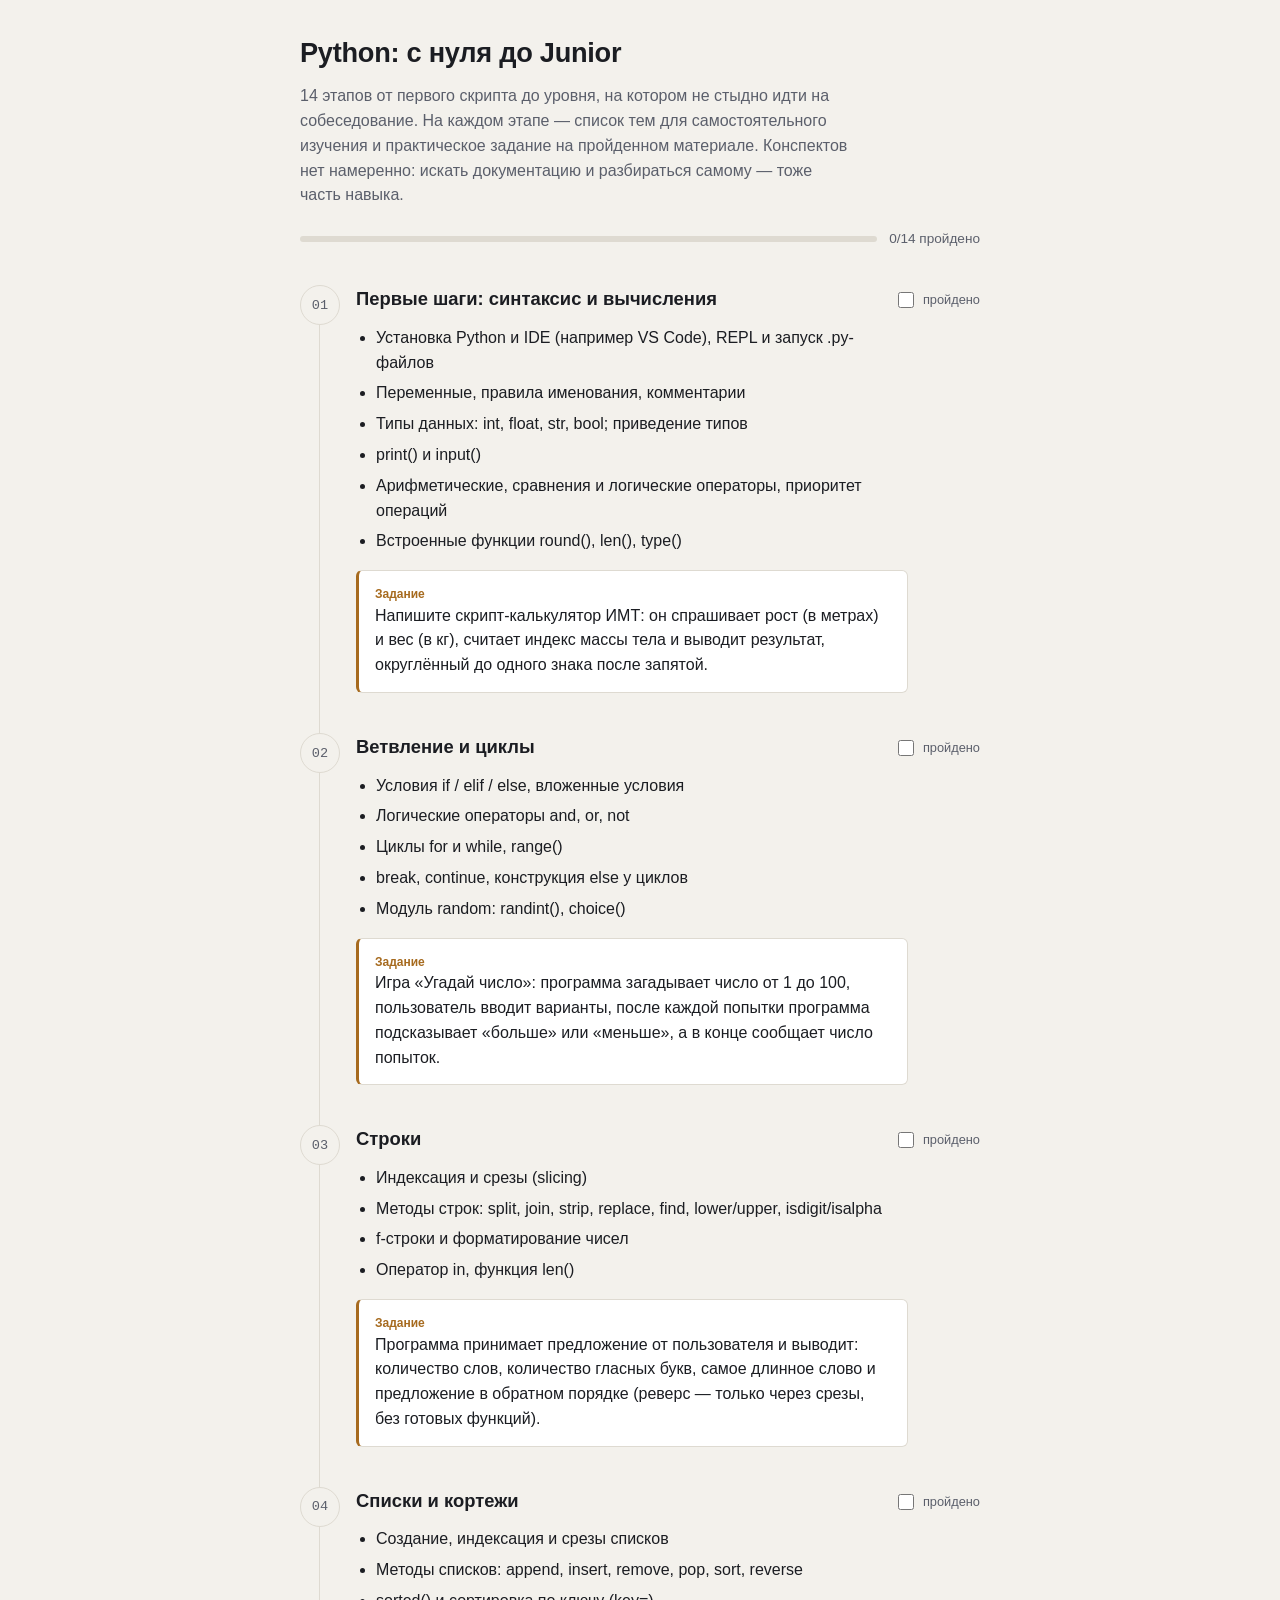
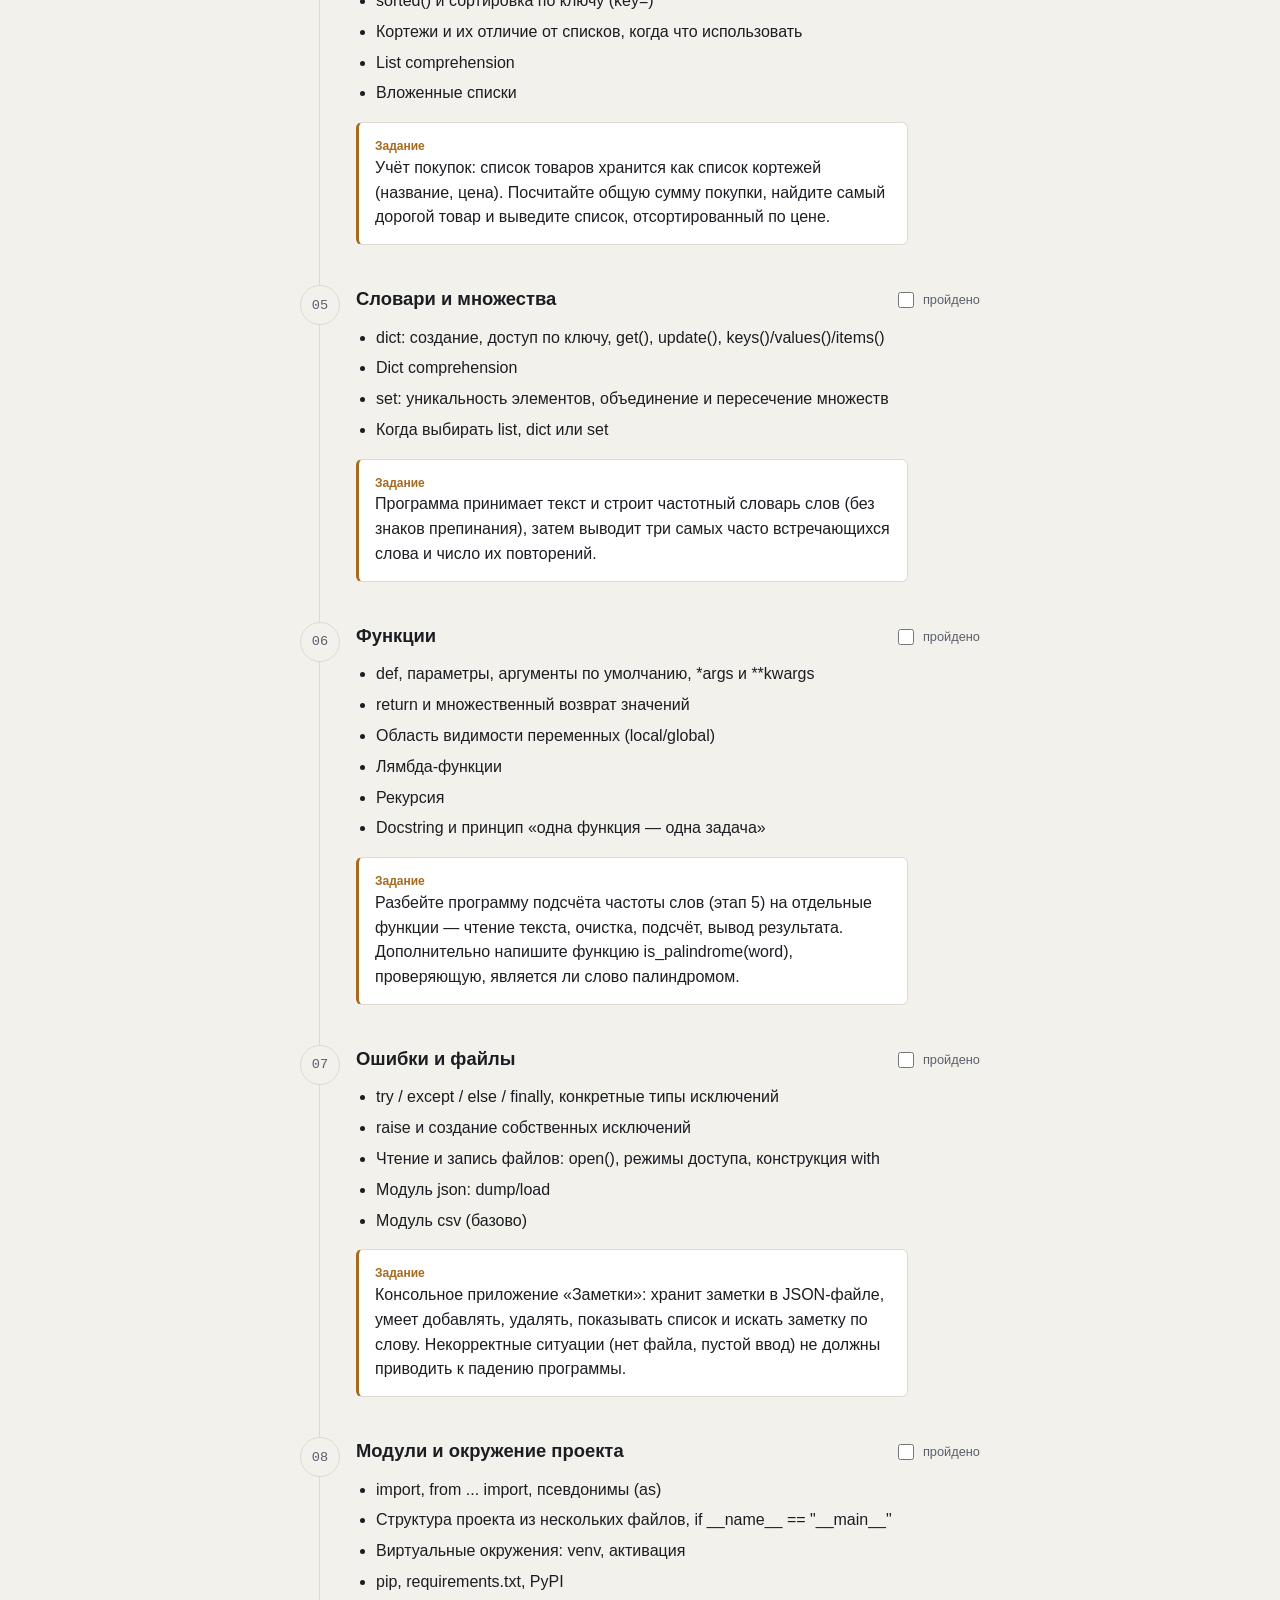
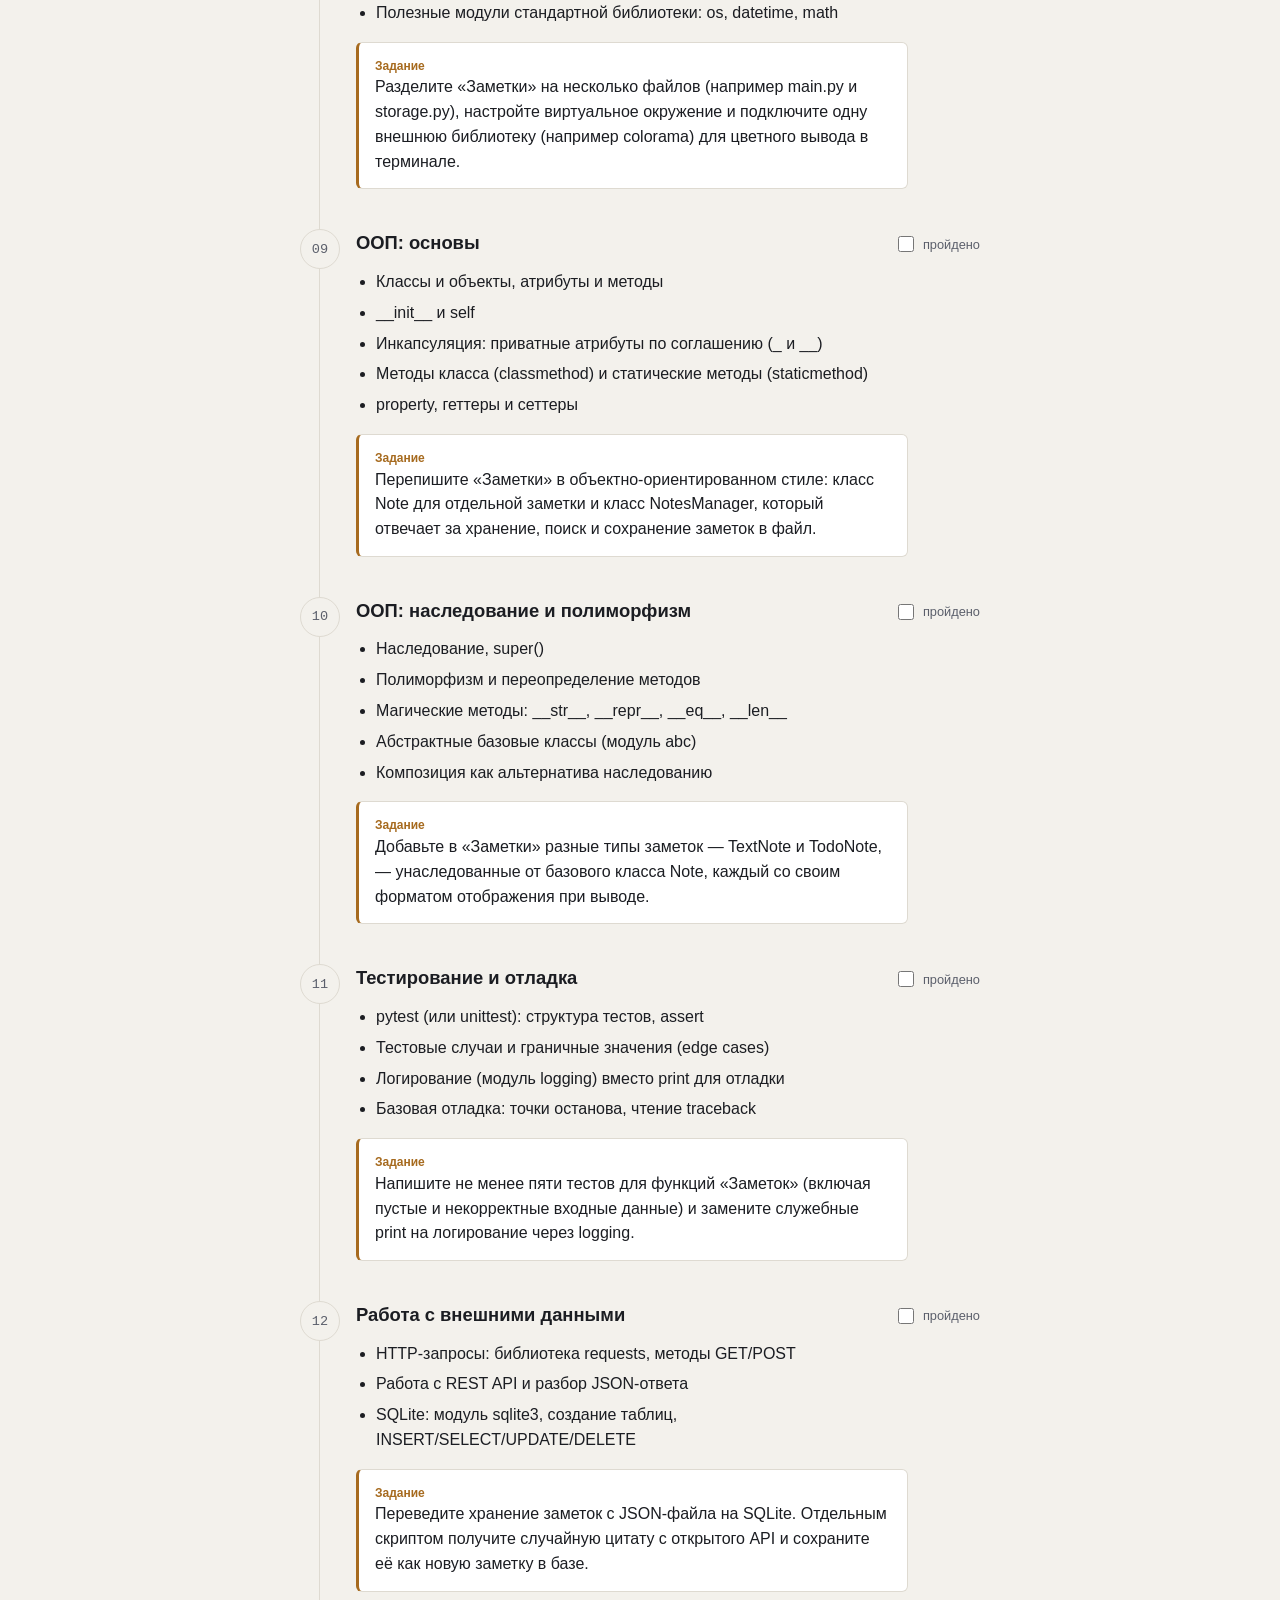
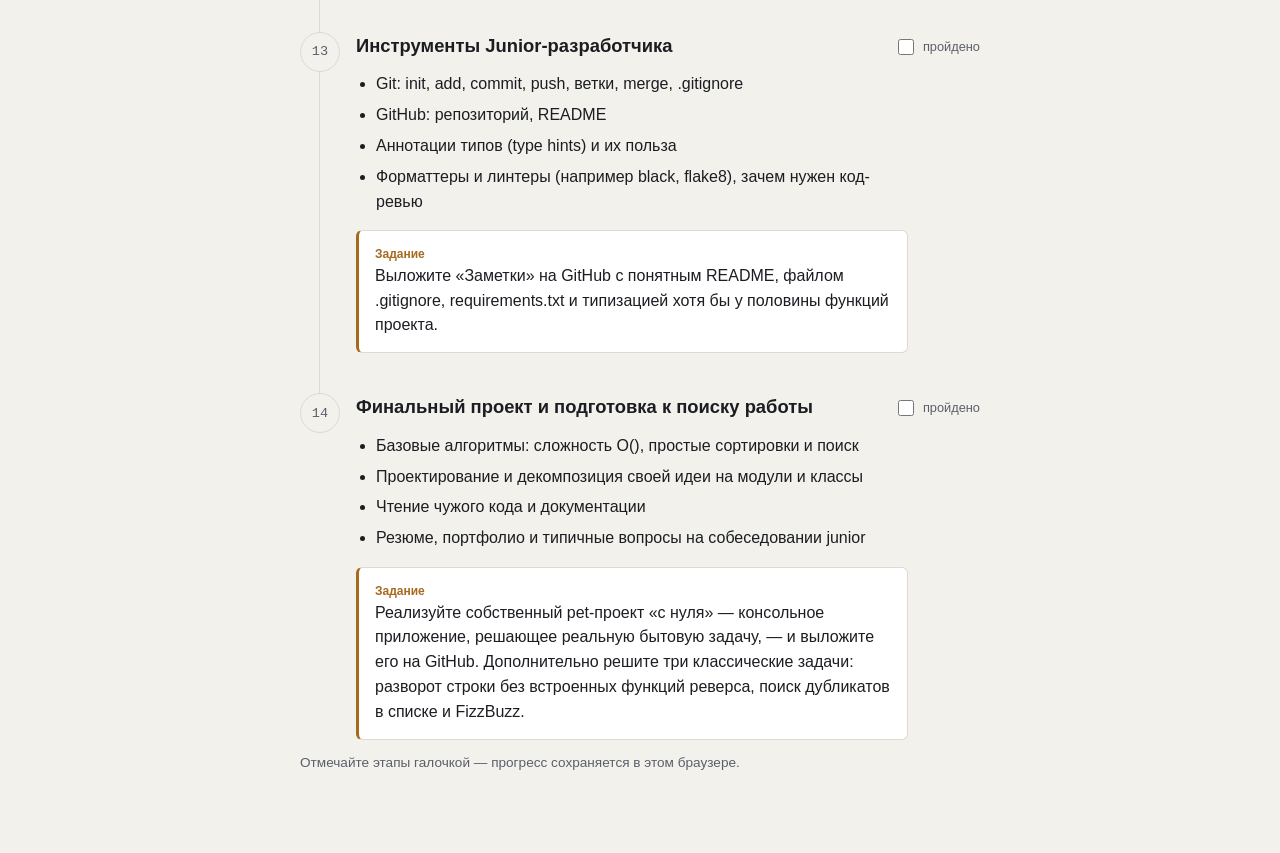
==== index.html @ 487e7308 "name change" ====
<!DOCTYPE html>
<html lang="ru">
<head>
<meta charset="UTF-8">
<meta name="viewport" content="width=device-width, initial-scale=1, viewport-fit=cover">
<title>Python Z2J</title>
<style>
:root{
  --bg:#F3F1EC;--surface:#FFFFFF;--fg:#1B1D22;--muted:#5B5F6B;--border:#DEDAD1;
  --accent:#1F6F5C;--accent2:#A66A1E;
}
@media (prefers-color-scheme: dark){
  :root:not([data-theme="light"]){
    --bg:#14171C;--surface:#1B1F26;--fg:#E7E5DF;--muted:#9AA0AC;--border:#2B2F38;
    --accent:#4FBDA1;--accent2:#E3B341;
  }
}
:root[data-theme="dark"]{
  --bg:#14171C;--surface:#1B1F26;--fg:#E7E5DF;--muted:#9AA0AC;--border:#2B2F38;
  --accent:#4FBDA1;--accent2:#E3B341;
}
*{box-sizing:border-box}
html{scroll-padding-top:env(safe-area-inset-top,0px)}
:focus-visible{outline:2px solid var(--accent);outline-offset:2px}
body{
  margin:0;background:var(--bg);color:var(--fg);
  font-family:-apple-system,BlinkMacSystemFont,"Segoe UI",Roboto,Helvetica,Arial,sans-serif;
  line-height:1.55;
  padding-top:env(safe-area-inset-top,0px);
  padding-bottom:env(safe-area-inset-bottom,0px);
}
.wrap{max-width:720px;margin:0 auto;padding:32px 20px 80px}
header{margin-bottom:36px}
h1{font-size:1.7rem;font-weight:700;margin:0 0 10px;letter-spacing:-.01em}
.lede{color:var(--muted);margin:0 0 20px;max-width:62ch}
.progress-row{display:flex;align-items:center;gap:12px}
.progress-track{flex:1;height:6px;background:var(--border);border-radius:99px;overflow:hidden}
.progress-fill{height:100%;background:var(--accent);width:0%;transition:width .3s ease}
@media (prefers-reduced-motion: reduce){.progress-fill{transition:none}}
.progress-label{font-size:.85rem;color:var(--muted);white-space:nowrap}
.stage{position:relative;padding-left:56px;padding-bottom:40px}
.stage:last-child{padding-bottom:0}
.stage::before{content:"";position:absolute;left:19px;top:40px;bottom:-4px;width:1px;background:var(--border)}
.stage:last-child::before{display:none}
.stage.done::before{background:var(--accent)}
.num{
  position:absolute;left:0;top:0;width:40px;height:40px;border-radius:50%;
  border:1px solid var(--border);display:flex;align-items:center;justify-content:center;
  font-family:ui-monospace,"SF Mono","Cascadia Code",Menlo,Consolas,monospace;
  font-size:.85rem;color:var(--muted);background:var(--bg);
}
.stage.done .num{border-color:var(--accent);color:var(--accent)}
.stage-head{display:flex;justify-content:space-between;align-items:flex-start;gap:12px;margin-bottom:12px}
h2{font-size:1.15rem;margin:0;font-weight:600}
.check-label{display:flex;align-items:center;gap:6px;font-size:.8rem;color:var(--muted);cursor:pointer;white-space:nowrap;padding-top:4px}
.check-label input{width:16px;height:16px;accent-color:var(--accent);cursor:pointer}
.study{margin:0 0 16px;padding-left:20px;max-width:62ch}
.study li{margin-bottom:6px}
.task{background:var(--surface);border:1px solid var(--border);border-left:3px solid var(--accent2);border-radius:6px;padding:14px 16px;max-width:62ch}
.task-label{font-size:.75rem;color:var(--accent2);font-weight:600;margin:0 0 6px}
.task p{margin:0}
footer{margin-top:12px;color:var(--muted);font-size:.85rem;max-width:62ch}
@media (max-width:480px){
  .wrap{padding:24px 16px 60px}
  .stage{padding-left:48px}
  .num{width:34px;height:34px;font-size:.75rem}
  .stage::before{left:16px}
  .stage-head{flex-direction:column;gap:6px}
}
</style>
</head>
<body>
<div class="wrap">

<header>
<h1>Python: с нуля до Junior</h1>
<p class="lede">14 этапов от первого скрипта до уровня, на котором не стыдно идти на собеседование. На каждом этапе — список тем для самостоятельного изучения и практическое задание на пройденном материале. Конспектов нет намеренно: искать документацию и разбираться самому — тоже часть навыка.</p>
<div class="progress-row">
<div class="progress-track"><div class="progress-fill" id="fill"></div></div>
<span class="progress-label"><span id="count">0</span>/14 пройдено</span>
</div>
</header>

<main id="stages">

<article class="stage" id="stage-1">
<div class="num">01</div>
<div class="stage-head">
<h2>Первые шаги: синтаксис и вычисления</h2>
<label class="check-label"><input type="checkbox" data-stage="1"> пройдено</label>
</div>
<ul class="study">
<li>Установка Python и IDE (например VS Code), REPL и запуск .py-файлов</li>
<li>Переменные, правила именования, комментарии</li>
<li>Типы данных: int, float, str, bool; приведение типов</li>
<li>print() и input()</li>
<li>Арифметические, сравнения и логические операторы, приоритет операций</li>
<li>Встроенные функции round(), len(), type()</li>
</ul>
<div class="task"><p class="task-label">Задание</p>
<p>Напишите скрипт-калькулятор ИМТ: он спрашивает рост (в метрах) и вес (в кг), считает индекс массы тела и выводит результат, округлённый до одного знака после запятой.</p></div>
</article>

<article class="stage" id="stage-2">
<div class="num">02</div>
<div class="stage-head">
<h2>Ветвление и циклы</h2>
<label class="check-label"><input type="checkbox" data-stage="2"> пройдено</label>
</div>
<ul class="study">
<li>Условия if / elif / else, вложенные условия</li>
<li>Логические операторы and, or, not</li>
<li>Циклы for и while, range()</li>
<li>break, continue, конструкция else у циклов</li>
<li>Модуль random: randint(), choice()</li>
</ul>
<div class="task"><p class="task-label">Задание</p>
<p>Игра «Угадай число»: программа загадывает число от 1 до 100, пользователь вводит варианты, после каждой попытки программа подсказывает «больше» или «меньше», а в конце сообщает число попыток.</p></div>
</article>

<article class="stage" id="stage-3">
<div class="num">03</div>
<div class="stage-head">
<h2>Строки</h2>
<label class="check-label"><input type="checkbox" data-stage="3"> пройдено</label>
</div>
<ul class="study">
<li>Индексация и срезы (slicing)</li>
<li>Методы строк: split, join, strip, replace, find, lower/upper, isdigit/isalpha</li>
<li>f-строки и форматирование чисел</li>
<li>Оператор in, функция len()</li>
</ul>
<div class="task"><p class="task-label">Задание</p>
<p>Программа принимает предложение от пользователя и выводит: количество слов, количество гласных букв, самое длинное слово и предложение в обратном порядке (реверс — только через срезы, без готовых функций).</p></div>
</article>

<article class="stage" id="stage-4">
<div class="num">04</div>
<div class="stage-head">
<h2>Списки и кортежи</h2>
<label class="check-label"><input type="checkbox" data-stage="4"> пройдено</label>
</div>
<ul class="study">
<li>Создание, индексация и срезы списков</li>
<li>Методы списков: append, insert, remove, pop, sort, reverse</li>
<li>sorted() и сортировка по ключу (key=)</li>
<li>Кортежи и их отличие от списков, когда что использовать</li>
<li>List comprehension</li>
<li>Вложенные списки</li>
</ul>
<div class="task"><p class="task-label">Задание</p>
<p>Учёт покупок: список товаров хранится как список кортежей (название, цена). Посчитайте общую сумму покупки, найдите самый дорогой товар и выведите список, отсортированный по цене.</p></div>
</article>

<article class="stage" id="stage-5">
<div class="num">05</div>
<div class="stage-head">
<h2>Словари и множества</h2>
<label class="check-label"><input type="checkbox" data-stage="5"> пройдено</label>
</div>
<ul class="study">
<li>dict: создание, доступ по ключу, get(), update(), keys()/values()/items()</li>
<li>Dict comprehension</li>
<li>set: уникальность элементов, объединение и пересечение множеств</li>
<li>Когда выбирать list, dict или set</li>
</ul>
<div class="task"><p class="task-label">Задание</p>
<p>Программа принимает текст и строит частотный словарь слов (без знаков препинания), затем выводит три самых часто встречающихся слова и число их повторений.</p></div>
</article>

<article class="stage" id="stage-6">
<div class="num">06</div>
<div class="stage-head">
<h2>Функции</h2>
<label class="check-label"><input type="checkbox" data-stage="6"> пройдено</label>
</div>
<ul class="study">
<li>def, параметры, аргументы по умолчанию, *args и **kwargs</li>
<li>return и множественный возврат значений</li>
<li>Область видимости переменных (local/global)</li>
<li>Лямбда-функции</li>
<li>Рекурсия</li>
<li>Docstring и принцип «одна функция — одна задача»</li>
</ul>
<div class="task"><p class="task-label">Задание</p>
<p>Разбейте программу подсчёта частоты слов (этап 5) на отдельные функции — чтение текста, очистка, подсчёт, вывод результата. Дополнительно напишите функцию is_palindrome(word), проверяющую, является ли слово палиндромом.</p></div>
</article>

<article class="stage" id="stage-7">
<div class="num">07</div>
<div class="stage-head">
<h2>Ошибки и файлы</h2>
<label class="check-label"><input type="checkbox" data-stage="7"> пройдено</label>
</div>
<ul class="study">
<li>try / except / else / finally, конкретные типы исключений</li>
<li>raise и создание собственных исключений</li>
<li>Чтение и запись файлов: open(), режимы доступа, конструкция with</li>
<li>Модуль json: dump/load</li>
<li>Модуль csv (базово)</li>
</ul>
<div class="task"><p class="task-label">Задание</p>
<p>Консольное приложение «Заметки»: хранит заметки в JSON-файле, умеет добавлять, удалять, показывать список и искать заметку по слову. Некорректные ситуации (нет файла, пустой ввод) не должны приводить к падению программы.</p></div>
</article>

<article class="stage" id="stage-8">
<div class="num">08</div>
<div class="stage-head">
<h2>Модули и окружение проекта</h2>
<label class="check-label"><input type="checkbox" data-stage="8"> пройдено</label>
</div>
<ul class="study">
<li>import, from ... import, псевдонимы (as)</li>
<li>Структура проекта из нескольких файлов, if __name__ == "__main__"</li>
<li>Виртуальные окружения: venv, активация</li>
<li>pip, requirements.txt, PyPI</li>
<li>Полезные модули стандартной библиотеки: os, datetime, math</li>
</ul>
<div class="task"><p class="task-label">Задание</p>
<p>Разделите «Заметки» на несколько файлов (например main.py и storage.py), настройте виртуальное окружение и подключите одну внешнюю библиотеку (например colorama) для цветного вывода в терминале.</p></div>
</article>

<article class="stage" id="stage-9">
<div class="num">09</div>
<div class="stage-head">
<h2>ООП: основы</h2>
<label class="check-label"><input type="checkbox" data-stage="9"> пройдено</label>
</div>
<ul class="study">
<li>Классы и объекты, атрибуты и методы</li>
<li>__init__ и self</li>
<li>Инкапсуляция: приватные атрибуты по соглашению (_ и __)</li>
<li>Методы класса (classmethod) и статические методы (staticmethod)</li>
<li>property, геттеры и сеттеры</li>
</ul>
<div class="task"><p class="task-label">Задание</p>
<p>Перепишите «Заметки» в объектно-ориентированном стиле: класс Note для отдельной заметки и класс NotesManager, который отвечает за хранение, поиск и сохранение заметок в файл.</p></div>
</article>

<article class="stage" id="stage-10">
<div class="num">10</div>
<div class="stage-head">
<h2>ООП: наследование и полиморфизм</h2>
<label class="check-label"><input type="checkbox" data-stage="10"> пройдено</label>
</div>
<ul class="study">
<li>Наследование, super()</li>
<li>Полиморфизм и переопределение методов</li>
<li>Магические методы: __str__, __repr__, __eq__, __len__</li>
<li>Абстрактные базовые классы (модуль abc)</li>
<li>Композиция как альтернатива наследованию</li>
</ul>
<div class="task"><p class="task-label">Задание</p>
<p>Добавьте в «Заметки» разные типы заметок — TextNote и TodoNote, — унаследованные от базового класса Note, каждый со своим форматом отображения при выводе.</p></div>
</article>

<article class="stage" id="stage-11">
<div class="num">11</div>
<div class="stage-head">
<h2>Тестирование и отладка</h2>
<label class="check-label"><input type="checkbox" data-stage="11"> пройдено</label>
</div>
<ul class="study">
<li>pytest (или unittest): структура тестов, assert</li>
<li>Тестовые случаи и граничные значения (edge cases)</li>
<li>Логирование (модуль logging) вместо print для отладки</li>
<li>Базовая отладка: точки останова, чтение traceback</li>
</ul>
<div class="task"><p class="task-label">Задание</p>
<p>Напишите не менее пяти тестов для функций «Заметок» (включая пустые и некорректные входные данные) и замените служебные print на логирование через logging.</p></div>
</article>

<article class="stage" id="stage-12">
<div class="num">12</div>
<div class="stage-head">
<h2>Работа с внешними данными</h2>
<label class="check-label"><input type="checkbox" data-stage="12"> пройдено</label>
</div>
<ul class="study">
<li>HTTP-запросы: библиотека requests, методы GET/POST</li>
<li>Работа с REST API и разбор JSON-ответа</li>
<li>SQLite: модуль sqlite3, создание таблиц, INSERT/SELECT/UPDATE/DELETE</li>
</ul>
<div class="task"><p class="task-label">Задание</p>
<p>Переведите хранение заметок с JSON-файла на SQLite. Отдельным скриптом получите случайную цитату с открытого API и сохраните её как новую заметку в базе.</p></div>
</article>

<article class="stage" id="stage-13">
<div class="num">13</div>
<div class="stage-head">
<h2>Инструменты Junior-разработчика</h2>
<label class="check-label"><input type="checkbox" data-stage="13"> пройдено</label>
</div>
<ul class="study">
<li>Git: init, add, commit, push, ветки, merge, .gitignore</li>
<li>GitHub: репозиторий, README</li>
<li>Аннотации типов (type hints) и их польза</li>
<li>Форматтеры и линтеры (например black, flake8), зачем нужен код-ревью</li>
</ul>
<div class="task"><p class="task-label">Задание</p>
<p>Выложите «Заметки» на GitHub с понятным README, файлом .gitignore, requirements.txt и типизацией хотя бы у половины функций проекта.</p></div>
</article>

<article class="stage" id="stage-14">
<div class="num">14</div>
<div class="stage-head">
<h2>Финальный проект и подготовка к поиску работы</h2>
<label class="check-label"><input type="checkbox" data-stage="14"> пройдено</label>
</div>
<ul class="study">
<li>Базовые алгоритмы: сложность O(), простые сортировки и поиск</li>
<li>Проектирование и декомпозиция своей идеи на модули и классы</li>
<li>Чтение чужого кода и документации</li>
<li>Резюме, портфолио и типичные вопросы на собеседовании junior</li>
</ul>
<div class="task"><p class="task-label">Задание</p>
<p>Реализуйте собственный pet-проект «с нуля» — консольное приложение, решающее реальную бытовую задачу, — и выложите его на GitHub. Дополнительно решите три классические задачи: разворот строки без встроенных функций реверса, поиск дубликатов в списке и FizzBuzz.</p></div>
</article>

</main>

<footer>Отмечайте этапы галочкой — прогресс сохраняется в этом браузере.</footer>
</div>

<script>
(function(){
  var KEY='py-guide-progress';
  var state={};
  try{state=JSON.parse(localStorage.getItem(KEY))||{}}catch(e){state={}}
  var boxes=document.querySelectorAll('.stage input[type=checkbox]');
  function update(){
    var n=0;
    boxes.forEach(function(b){if(b.checked)n++});
    document.getElementById('count').textContent=n;
    document.getElementById('fill').style.width=(n/boxes.length*100)+'%';
  }
  boxes.forEach(function(b){
    var id=b.dataset.stage;
    b.checked=!!state[id];
    b.closest('.stage').classList.toggle('done',b.checked);
    b.addEventListener('change',function(){
      state[id]=b.checked;
      try{localStorage.setItem(KEY,JSON.stringify(state))}catch(e){}
      b.closest('.stage').classList.toggle('done',b.checked);
      update();
    });
  });
  update();
})();
</script>
</body>
</html>
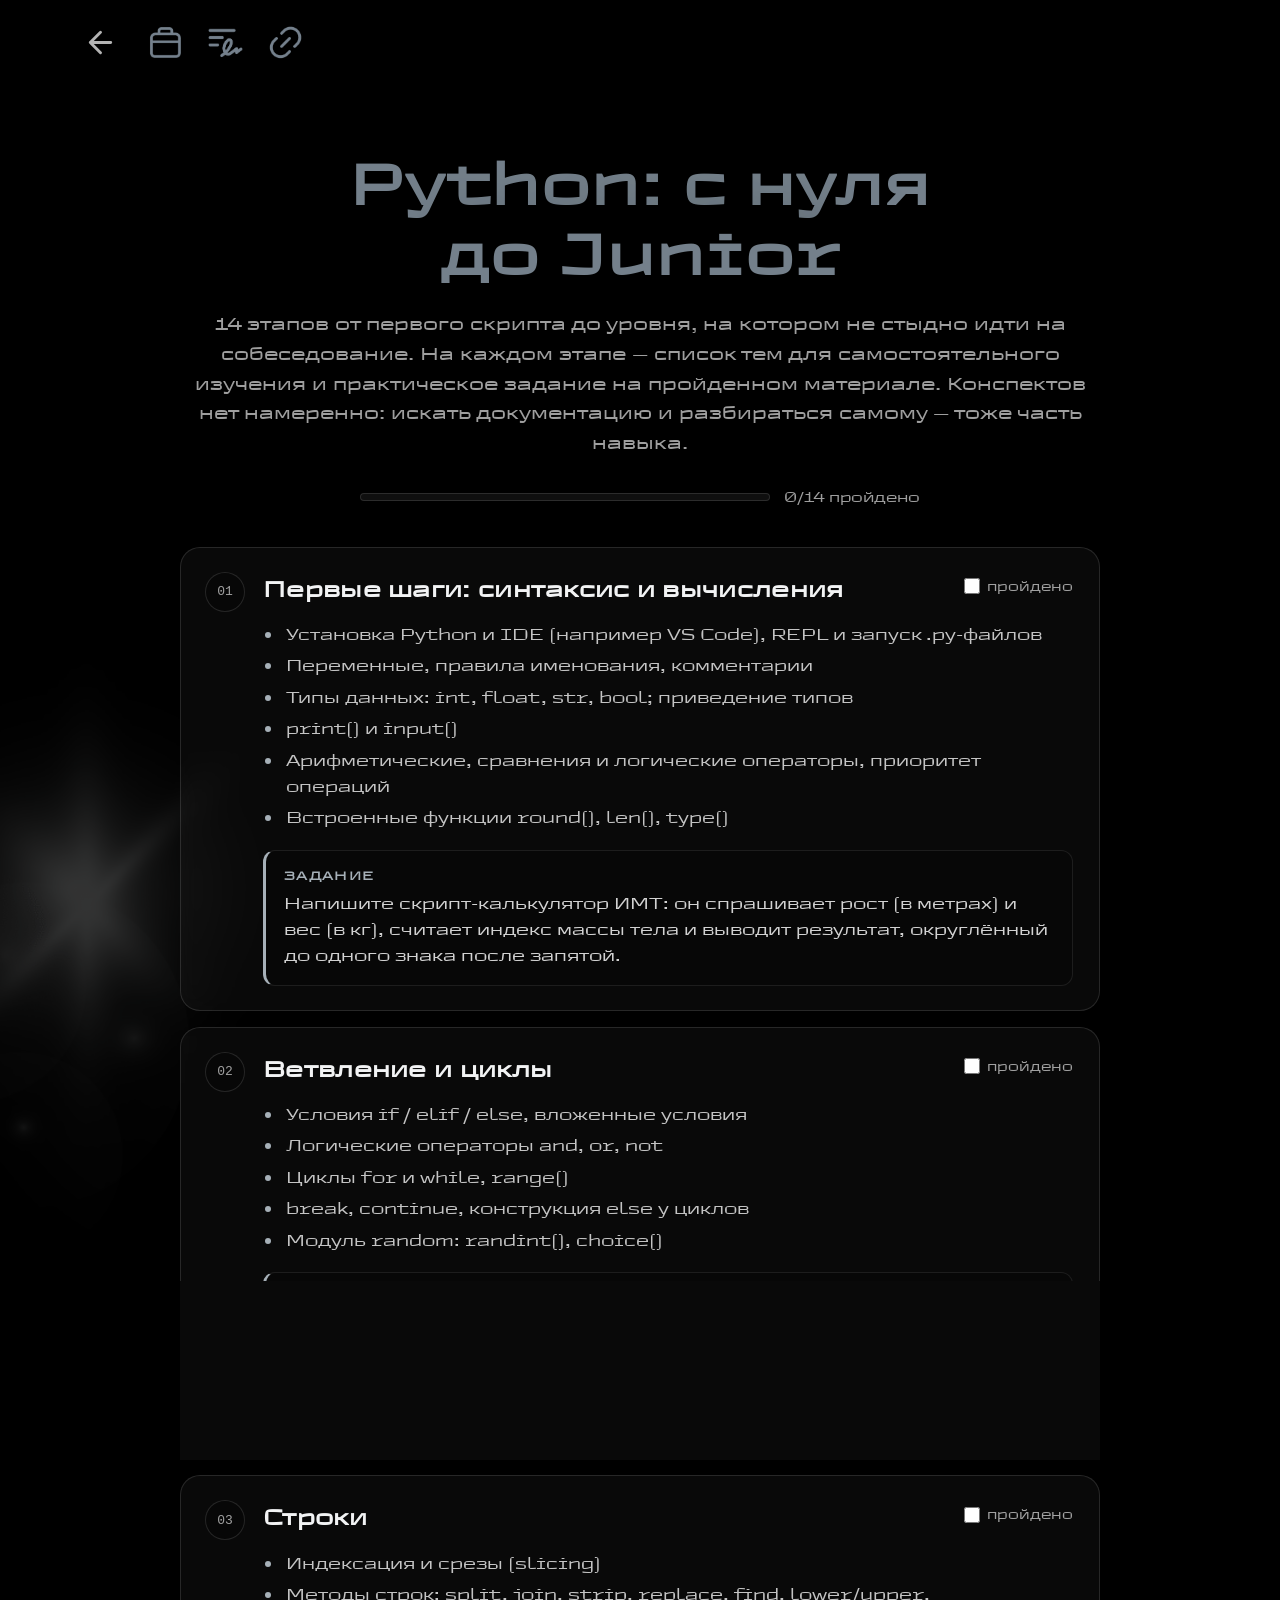
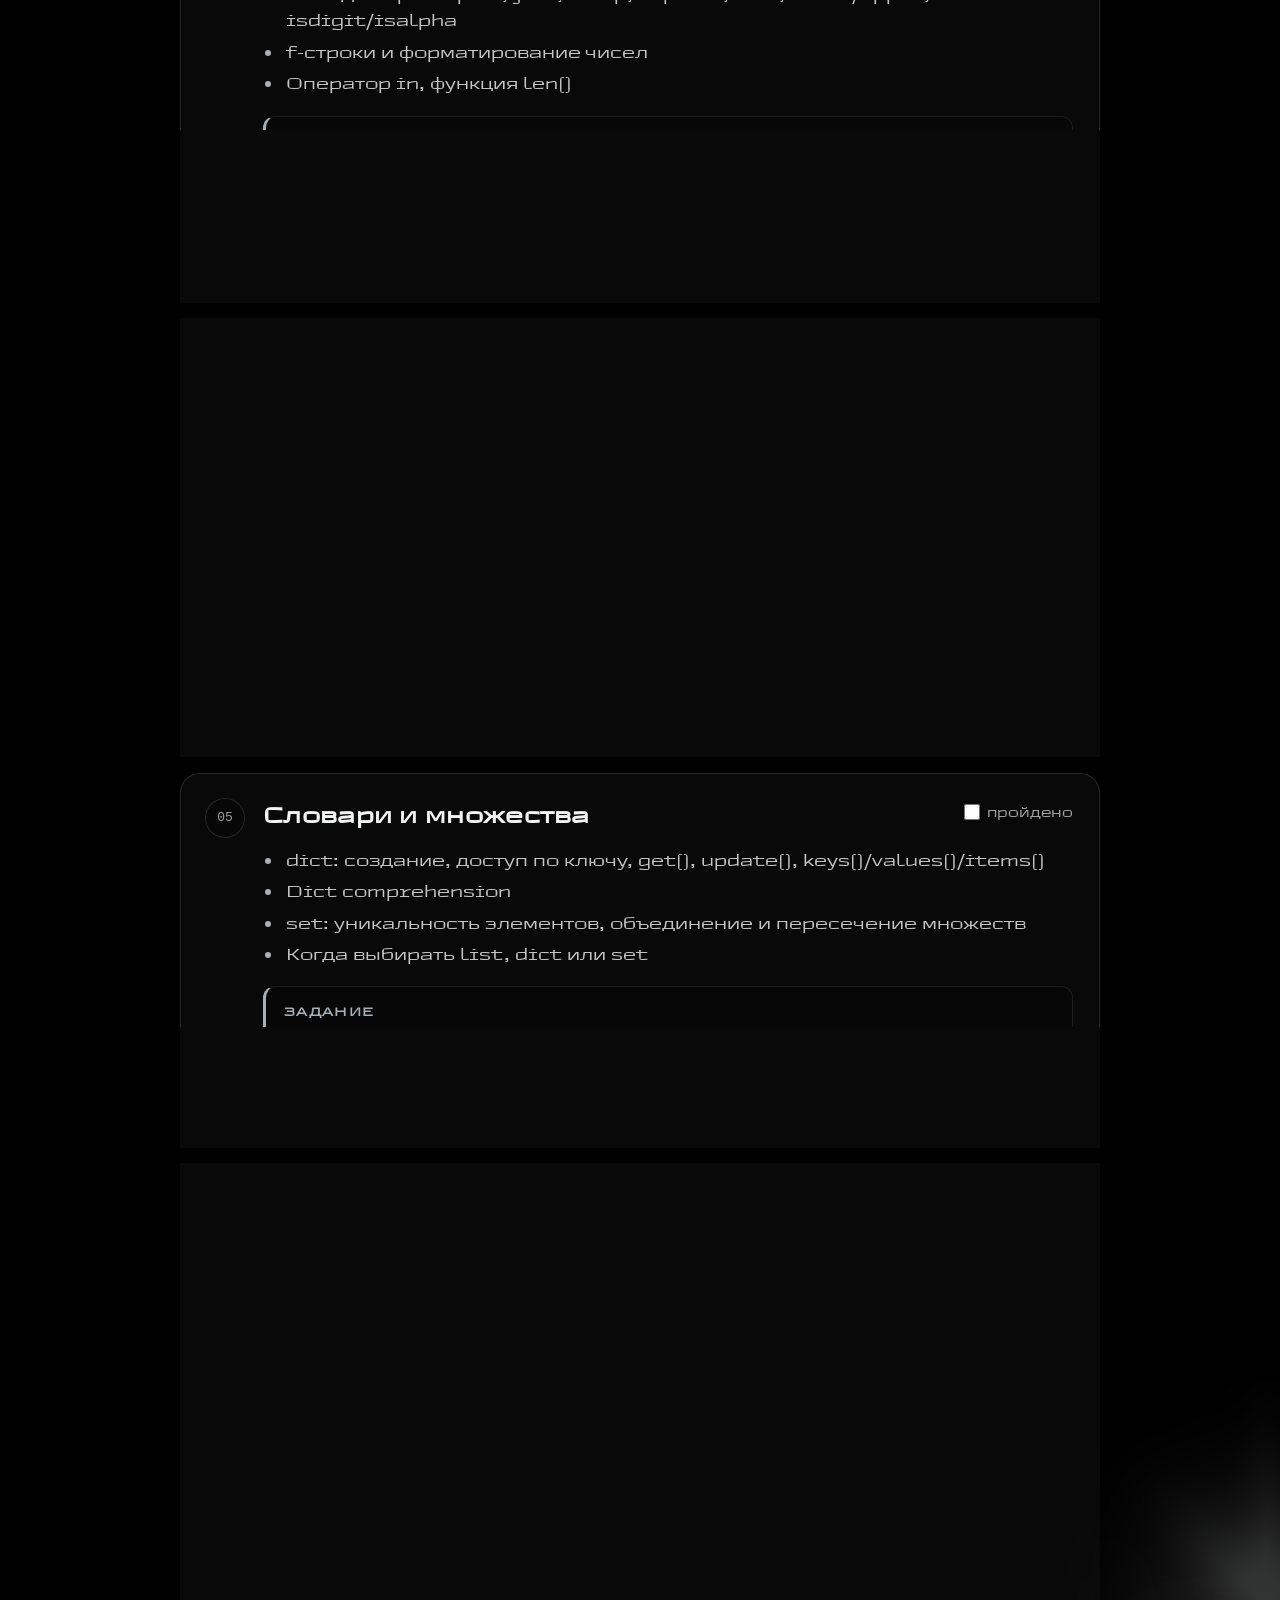
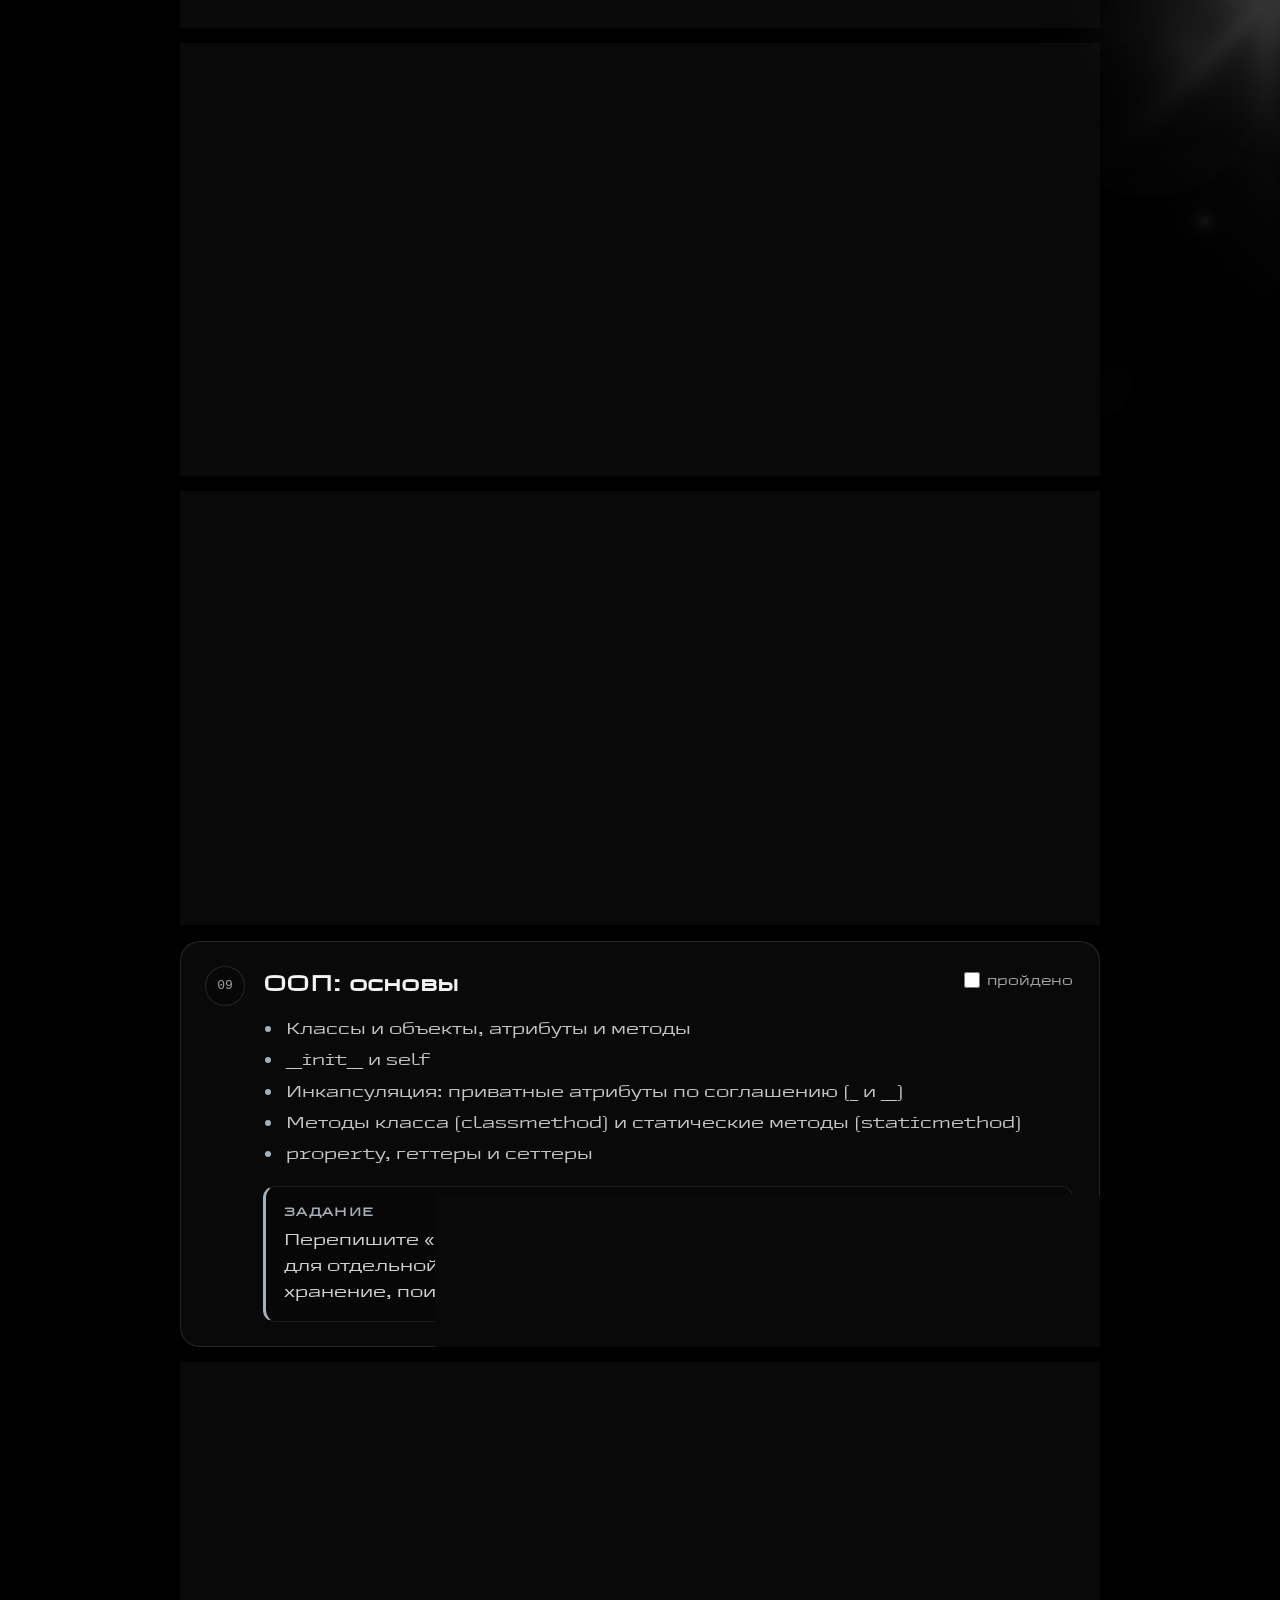
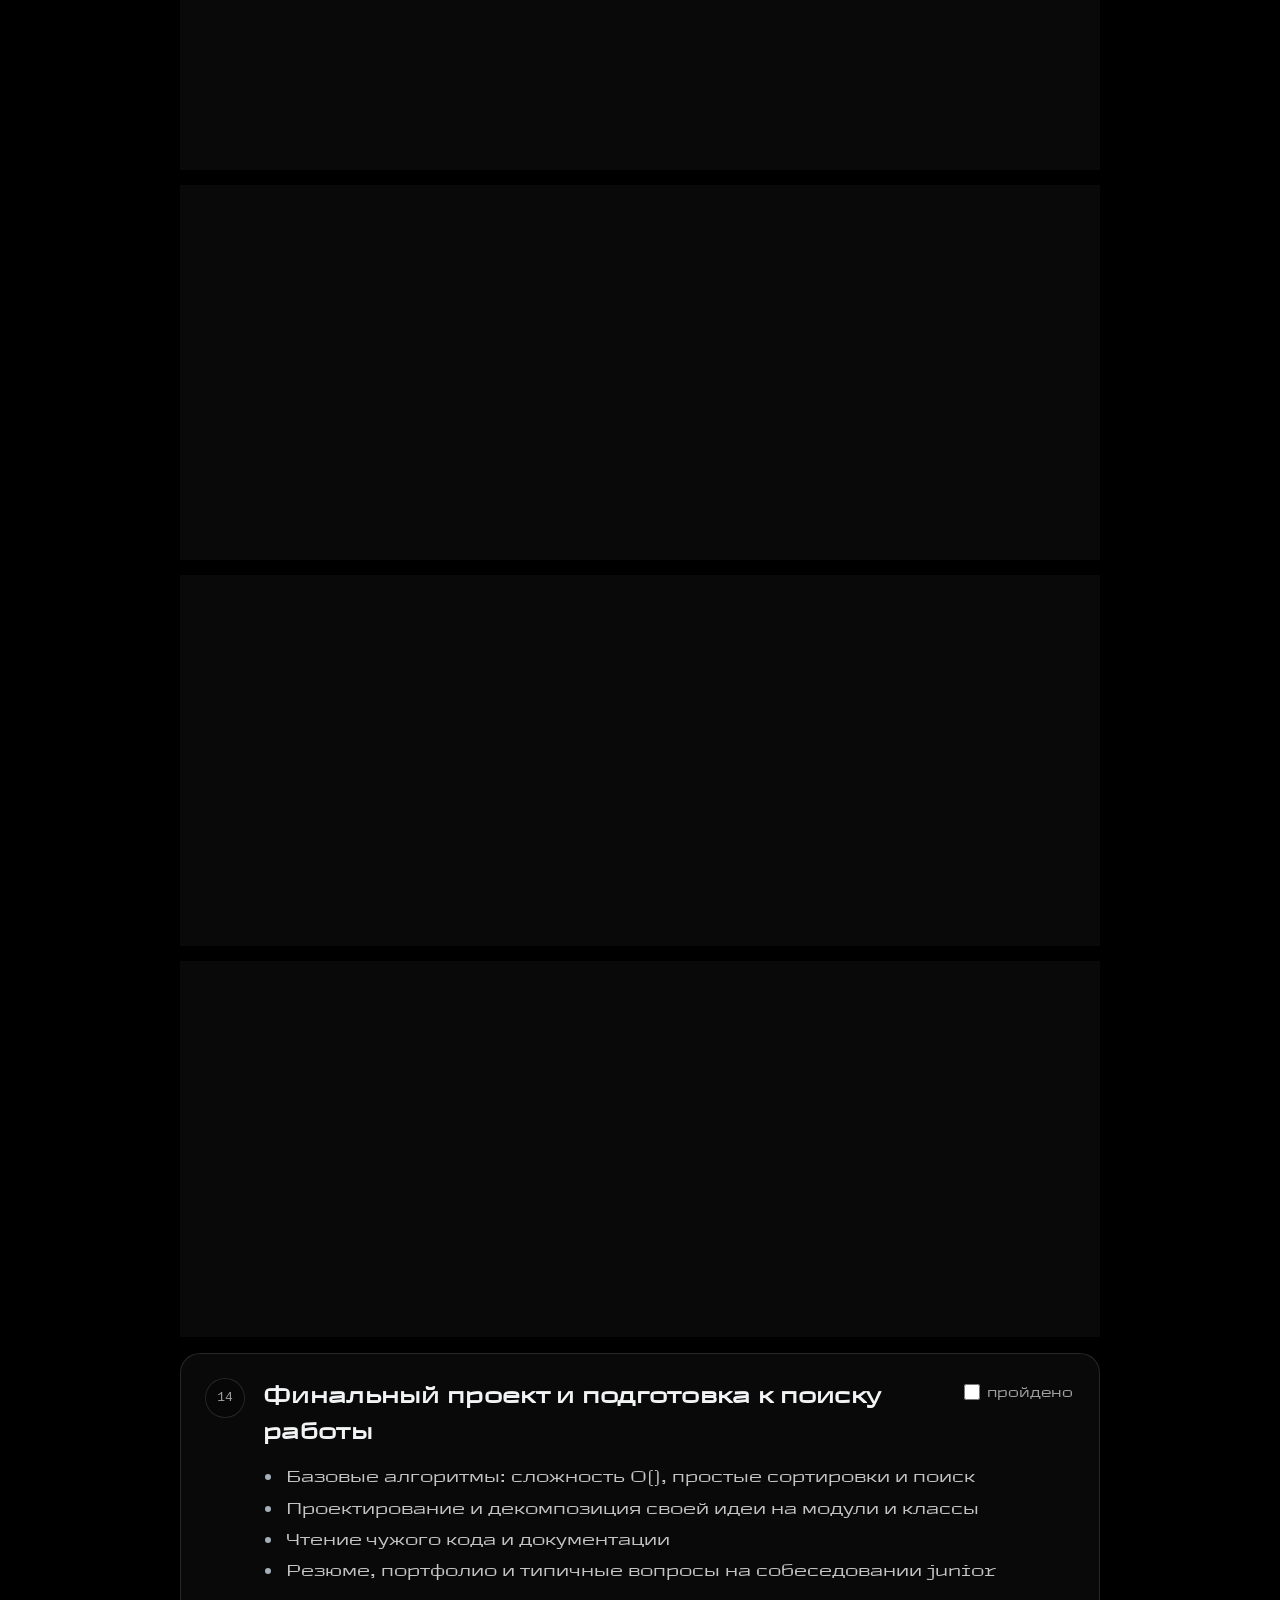
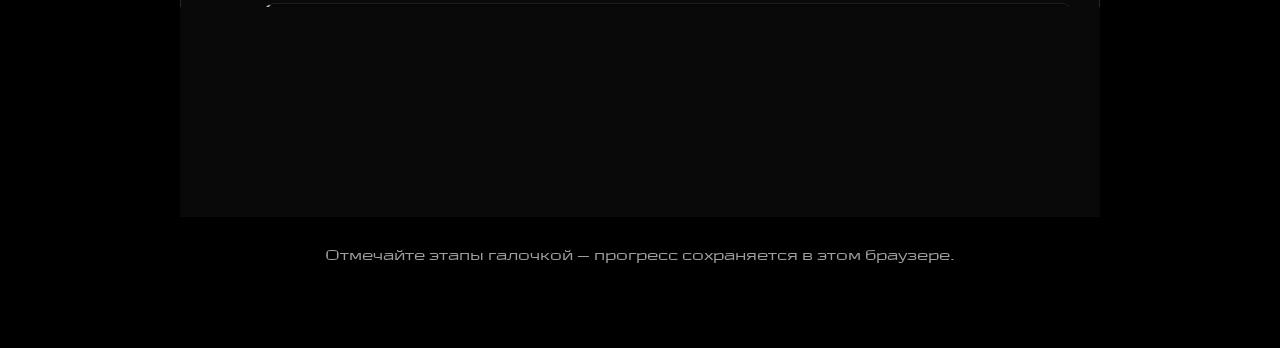
==== commit f98118f8: "fix to index" ====
--- a/index.html
+++ b/index.html
@@ -3,77 +3,282 @@
 <head>
 <meta charset="UTF-8">
 <meta name="viewport" content="width=device-width, initial-scale=1, viewport-fit=cover">
-<title>Python Z2J</title>
+<meta name="description" content="Пошаговый план изучения Python от первых скриптов до уровня Junior.">
+<link rel="icon" href="./materials/images/icon.png" type="image/png">
+<link rel="stylesheet" href="./style.css?v=10">
+<title>Python: с нуля до Junior</title>
 <style>
-:root{
-  --bg:#F3F1EC;--surface:#FFFFFF;--fg:#1B1D22;--muted:#5B5F6B;--border:#DEDAD1;
-  --accent:#1F6F5C;--accent2:#A66A1E;
-}
-@media (prefers-color-scheme: dark){
-  :root:not([data-theme="light"]){
-    --bg:#14171C;--surface:#1B1F26;--fg:#E7E5DF;--muted:#9AA0AC;--border:#2B2F38;
-    --accent:#4FBDA1;--accent2:#E3B341;
-  }
-}
-:root[data-theme="dark"]{
-  --bg:#14171C;--surface:#1B1F26;--fg:#E7E5DF;--muted:#9AA0AC;--border:#2B2F38;
-  --accent:#4FBDA1;--accent2:#E3B341;
-}
-*{box-sizing:border-box}
-html{scroll-padding-top:env(safe-area-inset-top,0px)}
-:focus-visible{outline:2px solid var(--accent);outline-offset:2px}
-body{
-  margin:0;background:var(--bg);color:var(--fg);
-  font-family:-apple-system,BlinkMacSystemFont,"Segoe UI",Roboto,Helvetica,Arial,sans-serif;
-  line-height:1.55;
-  padding-top:env(safe-area-inset-top,0px);
-  padding-bottom:env(safe-area-inset-bottom,0px);
-}
-.wrap{max-width:720px;margin:0 auto;padding:32px 20px 80px}
-header{margin-bottom:36px}
-h1{font-size:1.7rem;font-weight:700;margin:0 0 10px;letter-spacing:-.01em}
-.lede{color:var(--muted);margin:0 0 20px;max-width:62ch}
-.progress-row{display:flex;align-items:center;gap:12px}
-.progress-track{flex:1;height:6px;background:var(--border);border-radius:99px;overflow:hidden}
-.progress-fill{height:100%;background:var(--accent);width:0%;transition:width .3s ease}
-@media (prefers-reduced-motion: reduce){.progress-fill{transition:none}}
-.progress-label{font-size:.85rem;color:var(--muted);white-space:nowrap}
-.stage{position:relative;padding-left:56px;padding-bottom:40px}
-.stage:last-child{padding-bottom:0}
-.stage::before{content:"";position:absolute;left:19px;top:40px;bottom:-4px;width:1px;background:var(--border)}
-.stage:last-child::before{display:none}
-.stage.done::before{background:var(--accent)}
-.num{
-  position:absolute;left:0;top:0;width:40px;height:40px;border-radius:50%;
-  border:1px solid var(--border);display:flex;align-items:center;justify-content:center;
-  font-family:ui-monospace,"SF Mono","Cascadia Code",Menlo,Consolas,monospace;
-  font-size:.85rem;color:var(--muted);background:var(--bg);
-}
-.stage.done .num{border-color:var(--accent);color:var(--accent)}
-.stage-head{display:flex;justify-content:space-between;align-items:flex-start;gap:12px;margin-bottom:12px}
-h2{font-size:1.15rem;margin:0;font-weight:600}
-.check-label{display:flex;align-items:center;gap:6px;font-size:.8rem;color:var(--muted);cursor:pointer;white-space:nowrap;padding-top:4px}
-.check-label input{width:16px;height:16px;accent-color:var(--accent);cursor:pointer}
-.study{margin:0 0 16px;padding-left:20px;max-width:62ch}
-.study li{margin-bottom:6px}
-.task{background:var(--surface);border:1px solid var(--border);border-left:3px solid var(--accent2);border-radius:6px;padding:14px 16px;max-width:62ch}
-.task-label{font-size:.75rem;color:var(--accent2);font-weight:600;margin:0 0 6px}
-.task p{margin:0}
-footer{margin-top:12px;color:var(--muted);font-size:.85rem;max-width:62ch}
-@media (max-width:480px){
-  .wrap{padding:24px 16px 60px}
-  .stage{padding-left:48px}
-  .num{width:34px;height:34px;font-size:.75rem}
-  .stage::before{left:16px}
-  .stage-head{flex-direction:column;gap:6px}
+.guidebook-page {
+  --guidebook-accent: #a6b0b8;
+  --guidebook-border: rgba(255, 255, 255, 0.12);
+  --guidebook-surface: rgba(255, 255, 255, 0.035);
+  --guidebook-muted: rgba(255, 255, 255, 0.62);
+  color: #d9dde0;
+  line-height: 1.65;
+}
+.guidebook-page :focus-visible {
+  outline: 2px solid var(--guidebook-accent);
+  outline-offset: 3px;
+}
+.guidebook-page .guidebook-container {
+  align-items: stretch;
+  padding: 150px max(5vw, 24px) 80px;
+}
+.guidebook-page .guidebook-flare {
+  position: absolute;
+  z-index: 0;
+  width: min(44vw, 560px);
+  opacity: 0.2;
+  pointer-events: none;
+}
+.guidebook-page .guidebook-flare-one {
+  top: 9%;
+  left: -16%;
+}
+.guidebook-page .guidebook-flare-two {
+  top: 43%;
+  right: -20%;
+}
+.guidebook-page .guidebook-content {
+  position: relative;
+  z-index: 1;
+  width: min(100%, 920px);
+  margin: 0 auto;
+}
+.guidebook-page .guidebook-header {
+  position: relative;
+  z-index: auto;
+  display: block;
+  height: auto;
+  padding: 0;
+  margin: 0 0 38px;
+  border: 0;
+  background: none;
+  backdrop-filter: none;
+  -webkit-backdrop-filter: none;
+  text-align: center;
+}
+.guidebook-page .guidebook-title {
+  margin: 0 0 20px;
+  font-size: clamp(30px, 5vw, 58px);
+  line-height: 1.2;
+  letter-spacing: 2px;
+  text-transform: none;
+  text-wrap: balance;
+}
+.guidebook-page .lede {
+  max-width: 70ch;
+  margin: 0 auto 28px;
+  color: var(--guidebook-muted);
+  font-size: clamp(15px, 1.8vw, 18px);
+}
+.guidebook-page .progress-row {
+  display: flex;
+  align-items: center;
+  gap: 14px;
+  max-width: 560px;
+  margin: 0 auto;
+}
+.guidebook-page .progress-track {
+  height: 8px;
+  flex: 1;
+  overflow: hidden;
+  border: 1px solid var(--guidebook-border);
+  border-radius: 99px;
+  background: rgba(255, 255, 255, 0.06);
+}
+.guidebook-page .progress-fill {
+  width: 0%;
+  height: 100%;
+  border-radius: inherit;
+  background: var(--guidebook-accent);
+  box-shadow: 0 0 16px rgba(166, 176, 184, 0.5);
+  transition: width 0.3s ease;
+}
+.guidebook-page .progress-label {
+  color: var(--guidebook-muted);
+  font-size: 14px;
+  white-space: nowrap;
+}
+.guidebook-page #stages {
+  display: grid;
+  grid-template-columns: minmax(0, 1fr);
+  gap: 16px;
+}
+.guidebook-page .stage {
+  position: relative;
+  min-width: 0;
+  padding: 24px 26px 24px 82px;
+  border: 1px solid var(--guidebook-border);
+  border-radius: 20px;
+  background: var(--guidebook-surface);
+  backdrop-filter: blur(12px);
+  -webkit-backdrop-filter: blur(12px);
+  transition: border-color 0.25s ease, background 0.25s ease;
+}
+.guidebook-page .stage.done {
+  border-color: rgba(166, 176, 184, 0.38);
+  background: rgba(116, 128, 139, 0.09);
+}
+.guidebook-page .num {
+  position: absolute;
+  top: 24px;
+  left: 24px;
+  display: flex;
+  width: 40px;
+  height: 40px;
+  align-items: center;
+  justify-content: center;
+  border: 1px solid var(--guidebook-border);
+  border-radius: 50%;
+  color: var(--guidebook-muted);
+  font-family: ui-monospace, "SF Mono", Consolas, monospace;
+  font-size: 13px;
+  background: rgba(0, 0, 0, 0.22);
+}
+.guidebook-page .stage.done .num {
+  border-color: var(--guidebook-accent);
+  color: #fff;
+}
+.guidebook-page .stage-head {
+  display: flex;
+  justify-content: space-between;
+  align-items: flex-start;
+  gap: 16px;
+  margin-bottom: 14px;
+}
+.guidebook-page .stage h2 {
+  margin: 0;
+  color: #f2f3f4;
+  font-size: clamp(18px, 2.2vw, 22px);
+  font-weight: 600;
+  letter-spacing: 0.3px;
+  text-transform: none;
+}
+.guidebook-page .check-label {
+  display: flex;
+  align-items: center;
+  gap: 7px;
+  padding-top: 4px;
+  color: var(--guidebook-muted);
+  font-size: 13px;
+  cursor: pointer;
+  white-space: nowrap;
+}
+.guidebook-page .check-label input {
+  width: 16px;
+  height: 16px;
+  margin: 0;
+  accent-color: var(--guidebook-accent);
+  cursor: pointer;
+}
+.guidebook-page .study {
+  max-width: 75ch;
+  margin: 0 0 18px;
+  padding-left: 20px;
+  color: rgba(255, 255, 255, 0.76);
+}
+.guidebook-page .study li {
+  margin-bottom: 5px;
+  padding-left: 3px;
+}
+.guidebook-page .study li::marker {
+  color: var(--guidebook-accent);
+}
+.guidebook-page .task {
+  max-width: 78ch;
+  padding: 15px 18px;
+  border: 1px solid rgba(255, 255, 255, 0.09);
+  border-left: 3px solid var(--guidebook-accent);
+  border-radius: 12px;
+  background: rgba(0, 0, 0, 0.2);
+}
+.guidebook-page .task-label {
+  margin: 0 0 5px;
+  color: var(--guidebook-accent);
+  font-size: 12px;
+  font-weight: 700;
+  letter-spacing: 1.3px;
+  text-transform: uppercase;
+}
+.guidebook-page .task p:last-child {
+  margin: 0;
+  color: rgba(255, 255, 255, 0.82);
+}
+.guidebook-page .guidebook-footer {
+  max-width: 78ch;
+  margin: 28px auto 0;
+  color: var(--guidebook-muted);
+  font-size: 14px;
+  text-align: center;
+}
+@media (prefers-reduced-motion: reduce) {
+  .guidebook-page .progress-fill,
+  .guidebook-page .stage {
+    transition: none;
+  }
+}
+@media (max-width: 480px) {
+  .guidebook-page .guidebook-container {
+    padding: 120px 16px 56px;
+  }
+  .guidebook-page .guidebook-header {
+    margin-bottom: 28px;
+  }
+  .guidebook-page .stage {
+    padding: 20px 17px 20px 62px;
+    border-radius: 16px;
+  }
+  .guidebook-page .num {
+    top: 19px;
+    left: 15px;
+    width: 34px;
+    height: 34px;
+    font-size: 12px;
+  }
+  .guidebook-page .stage-head {
+    flex-direction: column;
+    gap: 7px;
+  }
+  .guidebook-page .task {
+    padding: 13px 14px;
+  }
+}
+@media (max-width: 600px) {
+  .guidebook-page .guidebook-flare {
+    width: 75vw;
+    opacity: 0.13;
+  }
 }
 </style>
 </head>
 <body>
-<div class="wrap">
-
-<header>
-<h1>Python: с нуля до Junior</h1>
+<div class="portfolio-page-wrapper guidebook-page">
+<nav class="hero-top" style="position: absolute; top: 0; left: 0; right: 0; z-index: 100;">
+<div class="flex-align">
+<nav class="social-icons">
+<a href="/" class="back-btn" title="На главную" aria-label="На главную">
+<svg width="35" height="35" viewBox="0 0 24 24" fill="none" stroke="currentColor" stroke-width="2" stroke-linecap="round" stroke-linejoin="round" aria-hidden="true"><path d="M19 12H5M12 19l-7-7 7-7" /></svg>
+</a>
+<a href="/portfolio" aria-label="Портфолио"><img width="35" height="35" src="./materials/images/portfolio-gray.png" alt="" decoding="async"></a>
+<a href="/news" aria-label="Новости"><img width="35" height="35" src="./materials/images/news-gray.png" alt="" decoding="async"></a>
+<img width="35" height="35" src="./materials/images/link.png" alt="Ссылки" id="links-toggle" decoding="async" style="cursor: pointer; pointer-events: auto;">
+</nav>
+<nav class="links-pill" id="links-pill">
+<a href="https://github.com/mrruserr" target="_blank" rel="noopener"><img width="34" height="34" src="./materials/images/github.webp" alt="GitHub" decoding="async"></a>
+<a href="https://t.me/mruser_connect_bot" target="_blank" rel="noopener"><img width="34" height="34" src="./materials/images/tg.webp" alt="Telegram" decoding="async"></a>
+<img width="32" height="32" src="./materials/images/flower.png" alt="" decoding="async">
+</nav>
+</div>
+<div class="hero-tags mobile-hide">разработчик · дизайнер · менеджер · предприниматель</div>
+</nav>
+
+<main class="portfolio-container guidebook-container">
+<img src="./materials/images/l1.webp" class="guidebook-flare guidebook-flare-one" alt="" loading="lazy">
+<img src="./materials/images/l1.webp" class="guidebook-flare guidebook-flare-two" alt="" loading="lazy">
+<div class="guidebook-content">
+<header class="guidebook-header">
+<h1 class="portfolio-page-title guidebook-title">Python: с нуля до Junior</h1>
 <p class="lede">14 этапов от первого скрипта до уровня, на котором не стыдно идти на собеседование. На каждом этапе — список тем для самостоятельного изучения и практическое задание на пройденном материале. Конспектов нет намеренно: искать документацию и разбираться самому — тоже часть навыка.</p>
 <div class="progress-row">
 <div class="progress-track"><div class="progress-fill" id="fill"></div></div>
@@ -81,7 +286,7 @@
 </div>
 </header>
 
-<main id="stages">
+<div id="stages">
 
 <article class="stage" id="stage-1">
 <div class="num">01</div>
@@ -317,11 +522,14 @@
 <p>Реализуйте собственный pet-проект «с нуля» — консольное приложение, решающее реальную бытовую задачу, — и выложите его на GitHub. Дополнительно решите три классические задачи: разворот строки без встроенных функций реверса, поиск дубликатов в списке и FizzBuzz.</p></div>
 </article>
 
+</div>
+
+<footer class="guidebook-footer">Отмечайте этапы галочкой — прогресс сохраняется в этом браузере.</footer>
+</div>
 </main>
-
-<footer>Отмечайте этапы галочкой — прогресс сохраняется в этом браузере.</footer>
-</div>
-
+</div>
+
+<script src="./js/navbar.js"></script>
 <script>
 (function(){
   var KEY='py-guide-progress';
--- a/style.css
+++ b/style.css
@@ -0,0 +1,316 @@
+@font-face {
+	font-family: 'TT Autonomous';
+	src: url('./materials/fonts/TT\ Autonomous\ Trial\ Light.ttf');
+}
+
+:root {
+	--brand: #74808b;
+}
+
+*,
+*::before,
+*::after {
+	box-sizing: border-box;
+	-webkit-tap-highlight-color: transparent;
+}
+
+html {
+	scroll-behavior: smooth;
+	overflow-x: hidden;
+}
+
+body {
+	width: 100%;
+	margin: 0;
+	padding: 0;
+	position: relative;
+	overflow-x: hidden;
+	background: #000;
+	color: var(--brand);
+	font-family: 'TT Autonomous', sans-serif;
+}
+
+::-webkit-scrollbar {
+	width: 6px;
+	height: 6px;
+}
+
+::-webkit-scrollbar-track {
+	background: transparent;
+}
+
+::-webkit-scrollbar-thumb {
+	border-radius: 10px;
+	background: rgba(116, 128, 139, 0.35);
+}
+
+::-webkit-scrollbar-thumb:hover {
+	background: rgba(116, 128, 139, 0.55);
+}
+
+* {
+	scrollbar-width: thin;
+	scrollbar-color: rgba(116, 128, 139, 0.35) transparent;
+}
+
+img {
+	max-width: 100%;
+	pointer-events: none;
+	user-select: none;
+	-webkit-user-select: none;
+	-webkit-user-drag: none;
+}
+
+.hero-top {
+	width: 100%;
+	display: flex;
+	justify-content: space-between;
+	align-items: flex-start;
+	padding: 25px;
+	flex-shrink: 0;
+}
+
+.flex-align {
+	display: flex;
+	align-items: center;
+	gap: 20px;
+	height: 38px;
+}
+
+.social-icons {
+	position: fixed;
+	top: 25px;
+	left: 76px;
+	z-index: 1000;
+	display: flex;
+	width: max-content;
+	align-items: center;
+	gap: 23px;
+	padding: 10px 20px;
+	margin-top: -10px;
+	margin-left: -20px;
+	transition: all 0.5s cubic-bezier(0.2, 1, 0.3, 1);
+	transform: translateX(0);
+}
+
+.social-icons > * {
+	flex-shrink: 0;
+	display: flex;
+	align-items: center;
+	justify-content: center;
+}
+
+.social-icons::before {
+	content: "";
+	position: absolute;
+	inset: 0;
+	z-index: -1;
+	border: 1px solid rgba(255, 255, 255, 0.15);
+	border-radius: 50px;
+	background: rgba(9, 10, 12, 0.55);
+	backdrop-filter: blur(16px);
+	-webkit-backdrop-filter: blur(16px);
+	box-shadow: 0 10px 30px rgba(0, 0, 0, 0.3);
+	transform: scaleX(0);
+	opacity: 0;
+	transition: transform 0.6s cubic-bezier(0.2, 1, 0.3, 1), opacity 0.4s ease;
+}
+
+.social-icons.scrolled::before {
+	transform: scaleX(1);
+	opacity: 1;
+}
+
+.social-icons img,
+.social-icons svg {
+	cursor: pointer;
+	transition: filter 0.3s ease, opacity 0.1s ease;
+}
+
+.social-icons img:hover,
+.social-icons svg:hover {
+	filter: brightness(1.5);
+}
+
+.links-pill {
+	position: fixed;
+	top: 85px;
+	left: 76px;
+	z-index: 999;
+	display: flex;
+	width: max-content;
+	align-items: center;
+	gap: 15px;
+	padding: 8px 16px;
+	transition: all 0.4s cubic-bezier(0.2, 1, 0.3, 1);
+	transform: translate(-50%, -10px) scale(0.95);
+	opacity: 0;
+	pointer-events: none;
+}
+
+.links-pill.active {
+	transform: translate(-50%, 0) scale(1);
+	opacity: 1;
+	pointer-events: auto;
+}
+
+.links-pill::before {
+	content: "";
+	position: absolute;
+	inset: 0;
+	z-index: -1;
+	border: 1px solid rgba(255, 255, 255, 0.15);
+	border-radius: 50px;
+	background: rgba(9, 10, 12, 0.55);
+	backdrop-filter: blur(16px);
+	-webkit-backdrop-filter: blur(16px);
+	box-shadow: 0 10px 30px rgba(0, 0, 0, 0.3);
+}
+
+.links-pill > * {
+	flex-shrink: 0;
+	display: flex;
+	align-items: center;
+	justify-content: center;
+}
+
+.links-pill img,
+.links-pill svg {
+	cursor: pointer;
+	transition: filter 0.3s ease;
+}
+
+.links-pill img:hover,
+.links-pill svg:hover {
+	filter: brightness(1.5);
+}
+
+.hero-tags {
+	position: absolute;
+	left: 50%;
+	font-size: 18px;
+	letter-spacing: 2px;
+	white-space: nowrap;
+	transform: translateX(-50%);
+}
+
+.portfolio-page-wrapper {
+	width: 100%;
+	min-height: 100vh;
+	display: flex;
+	flex-direction: column;
+	position: relative;
+	overflow-x: hidden;
+	background: #000;
+}
+
+.portfolio-container {
+	flex: 1;
+	display: flex;
+	flex-direction: column;
+	align-items: center;
+	padding: 150px 5vw 100px;
+	position: relative;
+	z-index: 10;
+}
+
+.portfolio-page-title {
+	display: flex;
+	align-items: center;
+	justify-content: center;
+	gap: 20px;
+	margin-bottom: 80px;
+	color: var(--brand);
+	font-size: clamp(32px, 5vw, 64px);
+	font-weight: bold;
+	letter-spacing: 4px;
+	text-align: center;
+	text-shadow: 0 0 80px rgb(0, 0, 0);
+	text-transform: uppercase;
+}
+
+.back-btn {
+	display: flex;
+	align-items: center;
+	justify-content: center;
+	margin-right: 5px;
+	color: rgba(255, 255, 255, 0.7);
+	text-decoration: none;
+	transition: color 0.3s ease, transform 0.3s ease;
+}
+
+.back-btn:hover {
+	color: #fff;
+	transform: translateX(-3px);
+}
+
+@media (max-width: 1350px) {
+	.mobile-hide {
+		display: none !important;
+	}
+
+	.hero-top {
+		padding: 25px 30px;
+		align-items: center;
+	}
+
+	.flex-align {
+		height: 32px;
+	}
+
+	.social-icons {
+		gap: 25px;
+		left: 83px;
+		margin-left: -25px;
+		padding: 10px 25px;
+	}
+
+	.social-icons.scrolled {
+		left: 50%;
+		margin-left: 0;
+		transform: translateX(-50%);
+	}
+}
+
+@media (max-width: 768px) {
+	.links-pill {
+		left: 50% !important;
+	}
+
+	.social-icons,
+	.social-icons.scrolled {
+		left: 50% !important;
+		margin-left: 0 !important;
+		transform: translateX(-50%) !important;
+	}
+
+	.portfolio-page-title {
+		gap: 12px;
+	}
+}
+
+@media (max-width: 420px) {
+	.hero-top {
+		padding: 20px;
+	}
+
+	.social-icons {
+		top: 20px;
+		gap: 18px;
+		left: 50% !important;
+		margin-left: 0 !important;
+		padding: 10px 18px;
+		transform: translateX(-50%) !important;
+	}
+
+	.social-icons img,
+	.social-icons svg,
+	.social-icons > a {
+		width: 28px !important;
+		height: 28px !important;
+	}
+
+	.portfolio-page-title {
+		gap: 10px;
+	}
+}
